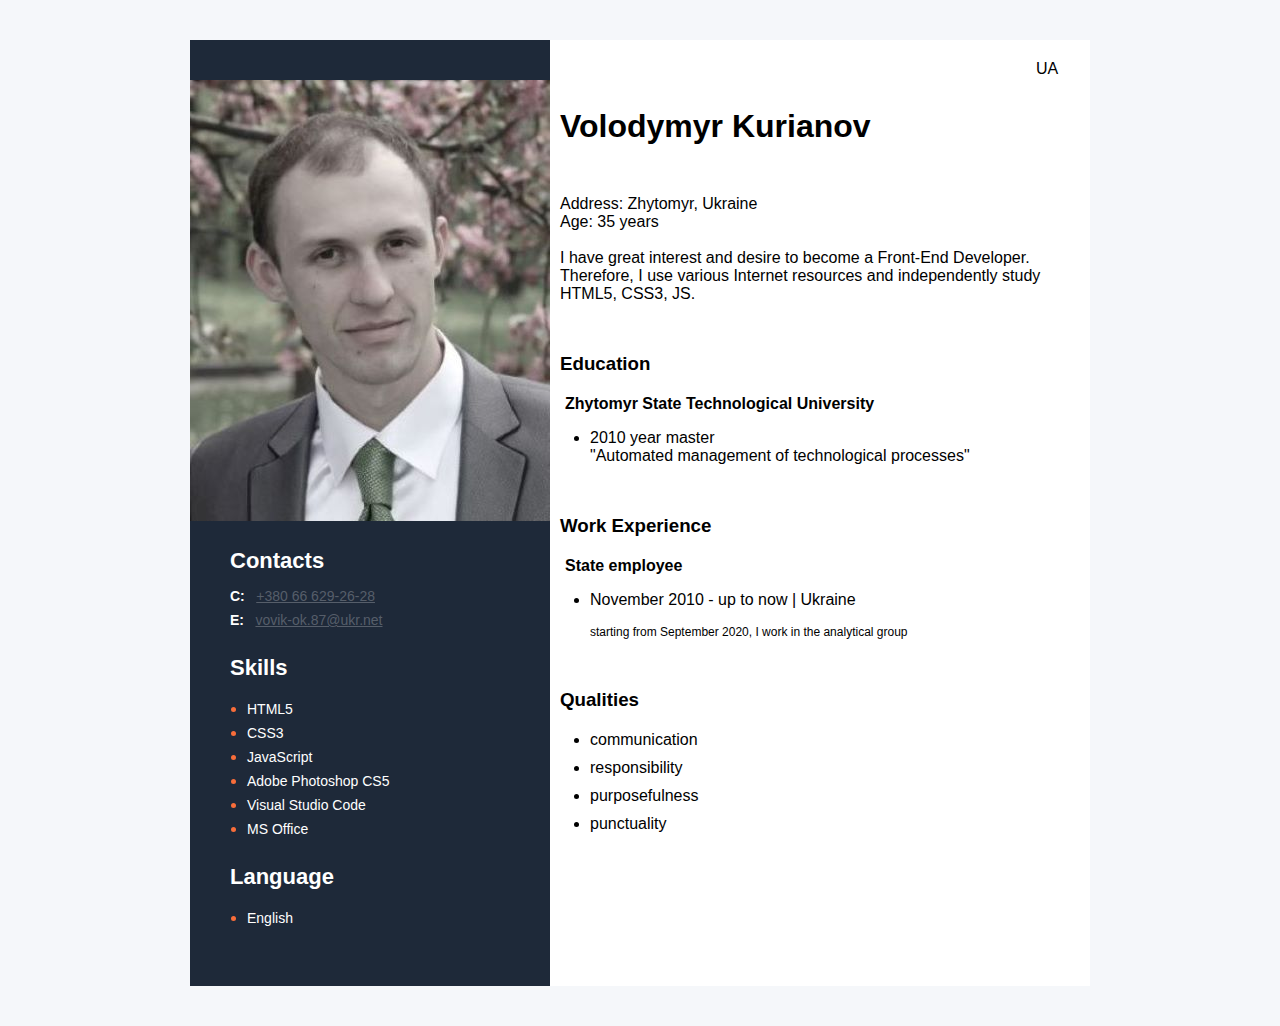
==== indexEn.html @ a382142b "init: CV" ====
<!DOCTYPE html>
<html lang="en">
  <head>
    <meta charset="UTF-8" />
    <meta name="viewport" content="width=device-width, initial-scale=1.0" />
    <title>My resume</title>
    <link rel="stylesheet" href="fonts/Montserrat-Bold.ttf" />
    <link rel="stylesheet" href="css/styles.css" />
  </head>
  <body>
    <!--Main container-->
    <div class="main-container">
      <!--Main content section-->
      <div class="main-content-section">
        <div class="lang">
          <a href="index.html">UA</a></option> 
        </div>       
        <!--About me section-->
        <div class="about-me-section">          
          <h1>Volodymyr Kurianov</h1>         
          <p class="about-me">
            Address: Zhytomyr, Ukraine<br /> 
            Age: 35 years<br />  
            <br /> 
            I have great interest and desire to become a Front-End Developer.
            Therefore, I use various Internet resources and independently study HTML5, CSS3, JS.<br />          
          </p>
        </div>

        <!--My education section-->
        <div class="my-education-section">
          <h3 class="h3">Education</h3>
          <h4>Zhytomyr State Technological University</h4>
          <ul>
            <li> 
              <span>2010 year</span>                 
              <span>master</span><br>          
              <span>"Automated management of technological processes" </span> <br>                
            </li>           
          </ul>
        </div>

        <!--My work experiens section-->
        <div class="my-work-experiens-section">
          <h3 class="h3">Work Experience</h3>

          <!--Company -->
          <div>            
            <h4>State employee</h4>
              <ul>
                <li>
                  <p>November 2010 - up to now | Ukraine</p>
                  <p class="analyst">starting from September 2020, I work in the analytical group </p> 
                </li>
              </ul>          
          </div>   
        </div>            

        <!--My qualities section-->
        <div class="my-qualities-section">
          <h3 class="h3">Qualities</h3>
          <ul>
            <li class="main-content-li"><span>communication</span></li>
            <li class="main-content-li"><span>responsibility</span></li>
            <li class="main-content-li"><span>purposefulness</span></li>           
            <li class="class="main-content-li""><span>punctuality</span></li>                       
          </ul>          
        </div>
      </div>

      <!--Sidebar section-->
      <aside class="sidebar-section">
        <img src="img/photo.jpg" alt="my photo" />

        <!--Contacts section-->
        <div class="contacts-section">
          <h3 class="sidebar-title">Contacts</h3>
          <div>
            <span class="contacts-section-tipe">C:</span>
            <a class="contacts-section-link" href="tel:+380666292628">+380 66 629-26-28</a>
          </div>
          <div>
            <span class="contacts-section-tipe">E:</span>
            <a class="contacts-section-link" href="mailto:vovik-ok.87@ukr.net">vovik-ok.87@ukr.net</a>
          </div>
        </div>

        <!--Tech skill section-->
        <div class="tech-skill-section">
          <h3 class="sidebar-title">Skills</h3>
          <ul class="srills-list">
            <li class="srills-item"><span class="srills-item-text">HTML5</span></li>
            <li class="srills-item"><span class="srills-item-text">CSS3</span></li>
            <li class="srills-item"><span class="srills-item-text">JavaScript</span></li>           
            <li class="srills-item"><span class="srills-item-text">Adobe Photoshop CS5</span></li>
            <li class="srills-item"><span class="srills-item-text">Visual Studio Code</span></li>
            <li class="srills-item"><span class="srills-item-text">MS Office</span></li>
            
          </ul>
        </div>

        <!--language section-->
        <div class="language-section">
          <h3 class="sidebar-title">Language</h3>
          <ul class="srills-list">
            <li class="srills-item"><span class="srills-item-text">English</span></li>            
          </ul>
        </div>
      </aside>
    </div>
  </body>
  <script src='js/index.js'></script>  
</html>
---- css/styles.css ----
body {
  font-family: 'Montserrat', sans-serif;
  background-color: #f5f7fa;
}

h1, .h3, .about-me {
  margin: 50px 0 20px 10px;  
}

h4 {
  margin: 0 0 0 15px;  
}

.land {
  position: absolute;
  top: 20px;
  right: 10px;
  width: 30px;
}
.main-content-section a { 
  position: relative;
  top: 20px;
  left: 90%;
  margin: 0px 0 0 0px;
}

.main-content-section a:link     {                  /*ссылка в обычном состоянии*/
  color: black;
  text-decoration: none; 
}
.main-content-section a:visited  {                  /*ссылка которую посетили*/
   text-decoration: none;
   color: black;      
  }	  
  .main-content-section a:hover    {                      /*ссылка на которую навели курсор*/
 color: silver;  
}   
.main-content-section a:active   {                  /*ссылка на которую нажали*/
background: #242424;
}   


.main-content-li {
  margin: 0 0 10px 0;
}

.main-container {
  display: flex;
  flex-direction: row-reverse;
  width: 900px;
  background-color: #fff;
  margin: 40px auto;
}

.main-content-section{
  width: 60%;
}
.about-me-profession {
  font-size: 14px;
  font-weight: 700px;
  color: #000;
}

.analyst{
  font-size: 12px;  
}
/*sidebar section  */
.sidebar-section { 
  background-color: #1e2939;
  width: 40%;
  padding: 40px 0;
}
.contacts-section,
.tech-skill-section,
.language-section{
  margin: 0px 0 0 40px;
}
.sidebar-title{
  font-style:  normal;
  font-weight: bold;
  font-size: 22px;
  line-height: 27px;
  color: #fff;
  margin-bottom: 10px;
}
/*contacts section  */
.contacts-section-tipe{
  font-weight: bold;
  font-size: 14px;
  line-height: 24px;
  color: #fff;
  margin-right: 7px;
}
.contacts-section-link{
  color: #565E6A;
  font-style: normal;
  font-weight: normal;
  font-size: 14px;
  line-height: 24px;
}
/*skills section  */
.srills-list{
  padding: 0 0 0 17px;
}
.srills-item{
  color: #F86D3A;
}
.srills-item-text{
  color: #fff;
  font-style: normal;
  font-weight: normal;
  font-size: 14px;
  line-height: 24px;
}
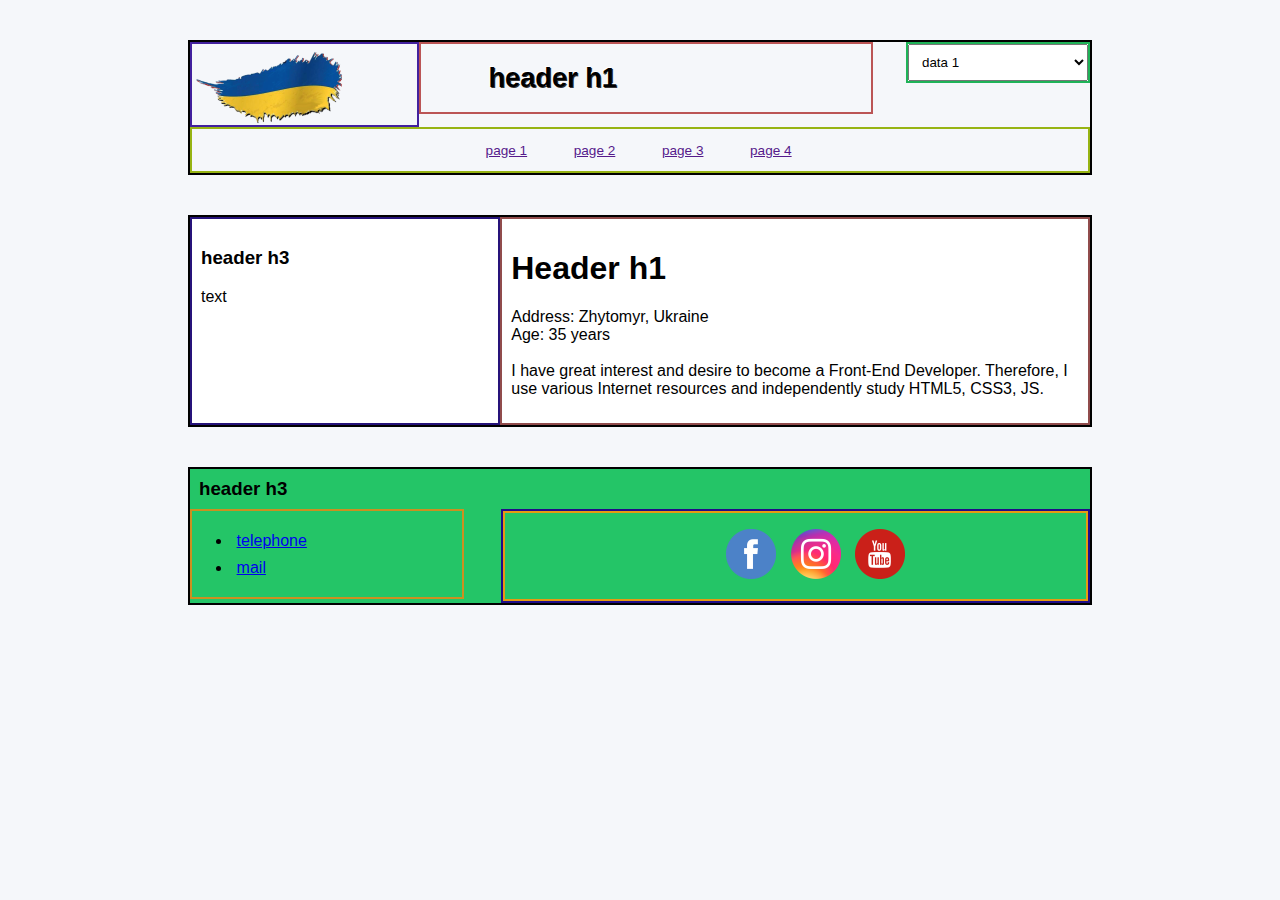
==== commit 5563fd54: "init: html + css" ====
--- a/indexEn.html
+++ b/indexEn.html
@@ -1,113 +1,104 @@
 <!DOCTYPE html>
 <html lang="en">
-  <head>
-    <meta charset="UTF-8" />
-    <meta name="viewport" content="width=device-width, initial-scale=1.0" />
-    <title>My resume</title>
-    <link rel="stylesheet" href="fonts/Montserrat-Bold.ttf" />
-    <link rel="stylesheet" href="css/styles.css" />
-  </head>
-  <body>
-    <!--Main container-->
-    <div class="main-container">
-      <!--Main content section-->
-      <div class="main-content-section">
-        <div class="lang">
-          <a href="index.html">UA</a></option> 
-        </div>       
-        <!--About me section-->
-        <div class="about-me-section">          
-          <h1>Volodymyr Kurianov</h1>         
-          <p class="about-me">
-            Address: Zhytomyr, Ukraine<br /> 
-            Age: 35 years<br />  
-            <br /> 
-            I have great interest and desire to become a Front-End Developer.
-            Therefore, I use various Internet resources and independently study HTML5, CSS3, JS.<br />          
-          </p>
-        </div>
 
-        <!--My education section-->
-        <div class="my-education-section">
-          <h3 class="h3">Education</h3>
-          <h4>Zhytomyr State Technological University</h4>
-          <ul>
-            <li> 
-              <span>2010 year</span>                 
-              <span>master</span><br>          
-              <span>"Automated management of technological processes" </span> <br>                
-            </li>           
-          </ul>
-        </div>
+<head>
+  <meta charset="UTF-8" />
+  <meta name="viewport" content="width=device-width, initial-scale=1.0" />
+  <title>TITLE</title>
+  <link rel="stylesheet" href="css/styles.css" />
+</head>
 
-        <!--My work experiens section-->
-        <div class="my-work-experiens-section">
-          <h3 class="h3">Work Experience</h3>
 
-          <!--Company -->
-          <div>            
-            <h4>State employee</h4>
-              <ul>
-                <li>
-                  <p>November 2010 - up to now | Ukraine</p>
-                  <p class="analyst">starting from September 2020, I work in the analytical group </p> 
-                </li>
-              </ul>          
-          </div>   
-        </div>            
+<header class="header">
 
-        <!--My qualities section-->
-        <div class="my-qualities-section">
-          <h3 class="h3">Qualities</h3>
-          <ul>
-            <li class="main-content-li"><span>communication</span></li>
-            <li class="main-content-li"><span>responsibility</span></li>
-            <li class="main-content-li"><span>purposefulness</span></li>           
-            <li class="class="main-content-li""><span>punctuality</span></li>                       
-          </ul>          
-        </div>
+  <!-- обозначение главного навигационного блока profile-->
+  <div class="header_profile">
+    <div class="header_profile_logotype">
+      <a class="home" href="">
+        <img id="header_logotype_1" src="img/ukraine.png" alt="logo" />
+        <img id="header_logotype_2" src="img/ukraine_upa.png" alt="logo" />
+      </a>
+    </div>
+    <div class="header_h1">
+      <h1>header h1</h1>
+    </div>
+    <div class="header_profile_list">
+      <select class="header_profile_list_novigator">
+        <option>data 1</option>
+        <option>data 2</option>
+        <option>data 3</option>
+        <option>data 4</option>
+      </select>
+    </div>
+  </div>
+
+  <!-- обозначение главного навигационного блока-->
+  <nav class="header_novigator">
+    <ul class="header_novigator_list">
+      <!--маркированый список-->
+      <!--і - курсив-->
+      <li><a href=""><i class="header_novigator_list_page"></i>page 1</a></li>
+      <li><a href=""><i class="header_novigator_list_page"></i>page 2</a></li>
+      <li><a href=""><i class="header_novigator_list_page"></i>page 3</a></li>
+      <li><a href=""><i class="header_novigator_list_page"></i>page 4</a></li>
+    </ul>
+  </nav>
+
+</header>
+
+
+<body>
+  <!--Main container-->
+  <div class="main_container">
+    <!--Main content section-->
+    <div class="main_content_section_right">
+      <h1>Header h1</h1>
+      <p>
+        Address: Zhytomyr, Ukraine<br />
+        Age: 35 years<br />
+        <br />
+        I have great interest and desire to become a Front-End Developer.
+        Therefore, I use various Internet resources and independently study HTML5, CSS3, JS.<br />
+      </p>
+    </div>
+
+
+    <!--Sidebar section-->
+    <div class="main_content_section_left">
+      <h3>header h3</h3>
+      <div>
+        <span>text</span>
       </div>
+    </div>
+  </div>
+</body>
 
-      <!--Sidebar section-->
-      <aside class="sidebar-section">
-        <img src="img/photo.jpg" alt="my photo" />
 
-        <!--Contacts section-->
-        <div class="contacts-section">
-          <h3 class="sidebar-title">Contacts</h3>
-          <div>
-            <span class="contacts-section-tipe">C:</span>
-            <a class="contacts-section-link" href="tel:+380666292628">+380 66 629-26-28</a>
-          </div>
-          <div>
-            <span class="contacts-section-tipe">E:</span>
-            <a class="contacts-section-link" href="mailto:vovik-ok.87@ukr.net">vovik-ok.87@ukr.net</a>
-          </div>
-        </div>
+<footer class="footer">
+  <!--подвал-->
+  <h3>header h3</h3>
+  <div class="footer_contacs">
+    <ul class="footer_contacts_section">
+      <li><a class="telephone" href="tel:">telephone</a></li>
+      <li><a class="mail" href="mailto:">mail</a></li>
+    </ul>
+  </div>
+  <div class="footer_messager">
+    <ul class="footer_messager_list">
+      <li><a class="facebook_logo" href=""><img class="facebook_logotype_img" src="img/facebook.png"
+            alt="facebook" /></a>
+      </li>
+      <li><a class="instagram_logo" href=""><img class="instagram_logotype_img" src="img/instagram.png"
+            alt="instagram" /></a></li>
+      <li><a class="youtube_logo" href=""><img class="youtube_logotype_img" src="img/youtube.png" alt="youtube" /></a>
+      </li>
+    </ul>
+  </div>
 
-        <!--Tech skill section-->
-        <div class="tech-skill-section">
-          <h3 class="sidebar-title">Skills</h3>
-          <ul class="srills-list">
-            <li class="srills-item"><span class="srills-item-text">HTML5</span></li>
-            <li class="srills-item"><span class="srills-item-text">CSS3</span></li>
-            <li class="srills-item"><span class="srills-item-text">JavaScript</span></li>           
-            <li class="srills-item"><span class="srills-item-text">Adobe Photoshop CS5</span></li>
-            <li class="srills-item"><span class="srills-item-text">Visual Studio Code</span></li>
-            <li class="srills-item"><span class="srills-item-text">MS Office</span></li>
-            
-          </ul>
-        </div>
+</footer>
 
-        <!--language section-->
-        <div class="language-section">
-          <h3 class="sidebar-title">Language</h3>
-          <ul class="srills-list">
-            <li class="srills-item"><span class="srills-item-text">English</span></li>            
-          </ul>
-        </div>
-      </aside>
-    </div>
-  </body>
-  <script src='js/index.js'></script>  
-</html>
+
+
+<script src='js/index.js'></script>
+
+</html>--- a/css/styles.css
+++ b/css/styles.css
@@ -1,115 +1,189 @@
-body {
-  font-family: 'Montserrat', sans-serif;
-  background-color: #f5f7fa;
-}
+  @font-face {
+    /*добавляетет требуемую типографию*/
+    font-family: 'fontello';
+    /*задаем шрифт*/
+    src: url('../font/fontello.eot?44103168');
+    src: url('../font/fontello.eot?44103168#iefix') format('embedded-opentype'),
+      url('../font/fontello.woff2?44103168') format('woff2'),
+      url('../font/fontello.woff?44103168') format('woff'),
+      url('../font/fontello.ttf?44103168') format('truetype'),
+      url('../font/fontello.svg?44103168#fontello') format('svg');
+    font-weight: normal;
+    /*нежирный*/
+    font-style: normal;
+    /*стилизация обычная*/
+  }
 
-h1, .h3, .about-me {
-  margin: 50px 0 20px 10px;  
-}
+  body {
+    font-family: 'Montserrat', sans-serif;
+    background-color: #f5f7fa;
+  }
 
-h4 {
-  margin: 0 0 0 15px;  
-}
+  .header {
+    width: 900px;
+    margin: 40px auto;
+    /*розміш шрифту*/
+    font-size: 0.85em;
+    /*чорна сплошна граница*/
+    border: #000 2px solid;
+    /*фон*/
+    /*background-color: aqua;*/
 
-.land {
-  position: absolute;
-  top: 20px;
-  right: 10px;
-  width: 30px;
-}
-.main-content-section a { 
-  position: relative;
-  top: 20px;
-  left: 90%;
-  margin: 0px 0 0 0px;
-}
+  }
 
-.main-content-section a:link     {                  /*ссылка в обычном состоянии*/
-  color: black;
-  text-decoration: none; 
-}
-.main-content-section a:visited  {                  /*ссылка которую посетили*/
-   text-decoration: none;
-   color: black;      
-  }	  
-  .main-content-section a:hover    {                      /*ссылка на которую навели курсор*/
- color: silver;  
-}   
-.main-content-section a:active   {                  /*ссылка на которую нажали*/
-background: #242424;
-}   
+  .header_profile_logotype {
+    /*обтекание блока текстом*/
+    float: left;
+    width: 25%;
+    position: relative;
+    min-width: 80px;
+    border: rgb(66, 33, 158) 2px solid;
+  }
+
+  #header_logotype_1 {
+    position: relative;
+    z-index: 3;
+  }
+
+  #header_logotype_2 {
+    position: absolute;
+    left: 0px;
+    z-index: 2;
+  }
+
+  #header_logotype_1:hover {
+    z-index: 1;
+  }
+
+  .header_h1 {
+    /*обтекание блока текстом*/
+    float: left;
+    width: 50%;
+    min-width: 125px;
+    border: rgb(187, 85, 85) 2px solid;
+  }
+
+  .header_h1 h1 {
+    padding: 0 0 0 15%;
+    /*текст с тенью */
+    text-shadow: #fff -1px -1px 0, #333 1px 1px 0;
+  }
+
+  .header_profile_list {
+    /*обтекание блока текстом*/
+    float: right;
+    width: 20%;
+    border: rgb(31, 179, 88) 2px solid;
+  }
+
+  .header_profile_list_novigator {
+    padding: 5%;
+    width: 100%;
+  }
+
+  .header_profile::after {
+    /* костиль в конце поля виртуальный тег, чтоб блоки  flout не выпадали*/
+    content: "";
+    display: table;
+    clear: both;
+  }
 
 
-.main-content-li {
-  margin: 0 0 10px 0;
-}
+  .header_novigator {
+    width: auto;
+    border: rgb(151, 180, 19) 2px solid;
+    /*центруємо текст*/
+    text-align: center;
+  }
 
-.main-container {
-  display: flex;
-  flex-direction: row-reverse;
-  width: 900px;
-  background-color: #fff;
-  margin: 40px auto;
-}
+  .header_novigator_list li {
+    /* Отображать как строчный элемент */
+    display: inline;
+    padding-right: 5%;
+  }
 
-.main-content-section{
-  width: 60%;
-}
-.about-me-profession {
-  font-size: 14px;
-  font-weight: 700px;
-  color: #000;
-}
 
-.analyst{
-  font-size: 12px;  
-}
-/*sidebar section  */
-.sidebar-section { 
-  background-color: #1e2939;
-  width: 40%;
-  padding: 40px 0;
-}
-.contacts-section,
-.tech-skill-section,
-.language-section{
-  margin: 0px 0 0 40px;
-}
-.sidebar-title{
-  font-style:  normal;
-  font-weight: bold;
-  font-size: 22px;
-  line-height: 27px;
-  color: #fff;
-  margin-bottom: 10px;
-}
-/*contacts section  */
-.contacts-section-tipe{
-  font-weight: bold;
-  font-size: 14px;
-  line-height: 24px;
-  color: #fff;
-  margin-right: 7px;
-}
-.contacts-section-link{
-  color: #565E6A;
-  font-style: normal;
-  font-weight: normal;
-  font-size: 14px;
-  line-height: 24px;
-}
-/*skills section  */
-.srills-list{
-  padding: 0 0 0 17px;
-}
-.srills-item{
-  color: #F86D3A;
-}
-.srills-item-text{
-  color: #fff;
-  font-style: normal;
-  font-weight: normal;
-  font-size: 14px;
-  line-height: 24px;
-}
+  .footer {
+    width: 900px;
+    margin: 40px auto;
+    /*чорна сплошна граница*/
+    border: #000 2px solid;
+    /*фон*/
+    background-color: rgb(36, 197, 103);
+  }
 
+  .footer h3 {
+    margin: auto;
+    padding: 1%;
+  }
+
+  .footer_contacs {
+    float: left;
+    width: 30%;
+    border: rgb(204, 144, 32) 2px solid;
+  }
+
+  .footer_contacts_section li {
+    padding: 2%;
+  }
+
+  .footer_messager {
+    float: right;
+    width: 65%;
+    height: 90px;
+    text-align: center;
+    border: rgb(32, 13, 136) 2px solid;
+  }
+
+  .footer_messager_list {
+    border: rgb(230, 155, 18) 2px solid;
+    margin: 0;
+  }
+
+  .footer_messager_list li {
+    display: inline;
+  }
+
+  .footer::after {
+    content: "";
+    display: table;
+    clear: both;
+  }
+
+  .footer_messager_list img {
+    margin: 16px 5px 16px 5px;
+  }
+
+  .footer_messager_list img:hover {
+    width: 60px;
+    margin: 10px 0 10px 0;
+  }
+
+  .footer_messager_list img:active {
+    width: 40px;
+    margin: 20px 10px 20px 10px;
+  }
+
+
+
+
+  .main_container {
+    display: flex;
+    flex-direction: row-reverse;
+    width: 900px;
+    background-color: #fff;
+    margin: 40px auto;
+    border: rgb(0, 0, 0) 2px solid;
+  }
+
+  .main_content_section_right {
+    padding: 1%;
+    width: 65%;
+    border: rgb(145, 76, 76) 2px solid;
+  }
+
+  .main_content_section_left {
+    padding: 1%;
+    width: 33%;
+    border: rgb(38, 19, 122) 2px solid;
+  }